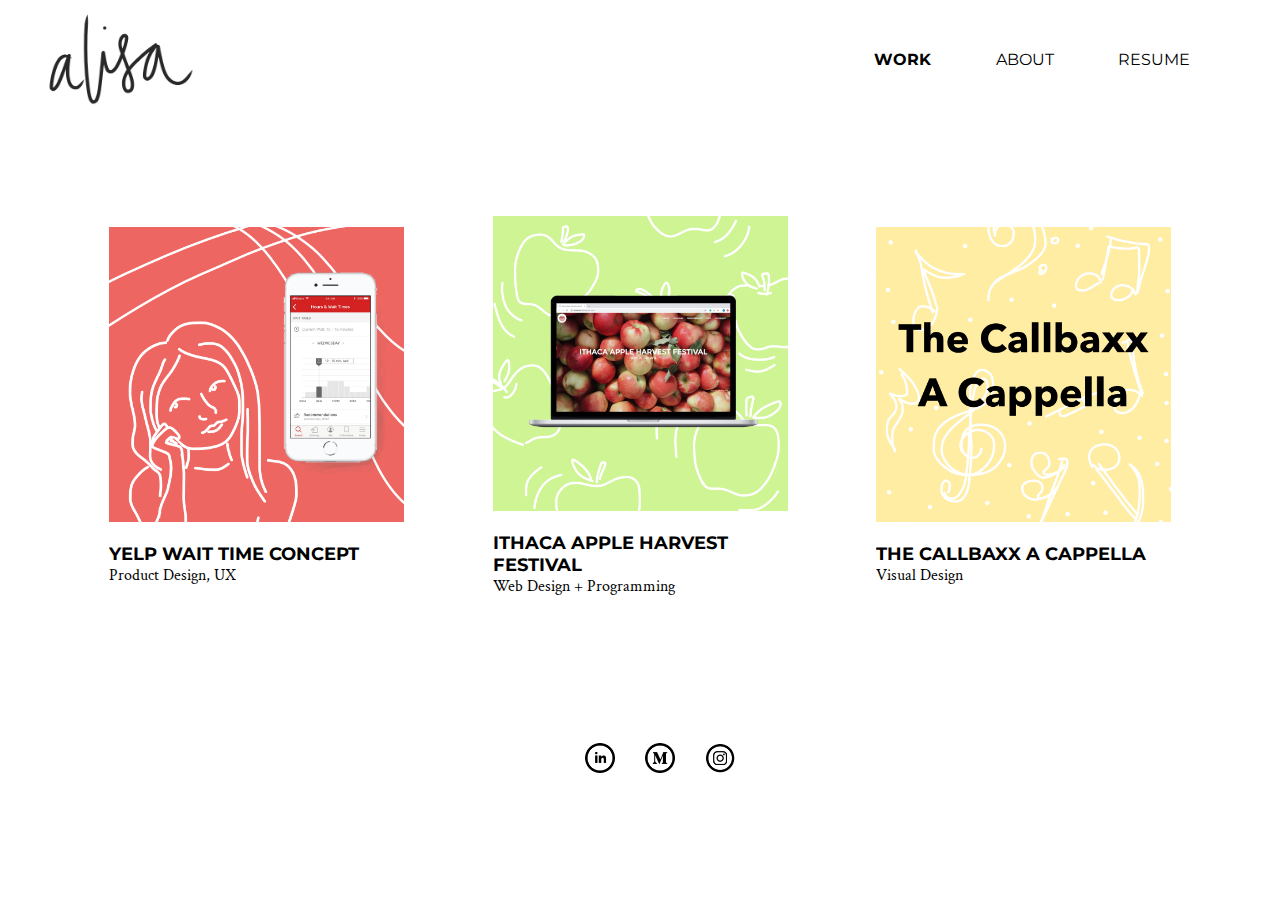
==== index.html @ ca8f8297 "footer" ====
<!DOCTYPE html>
<html lang="en">
<head>  
    <meta charset='UTF-8'/>
    <meta name='viewport' content='width=device-width, initial-scale=1'/>

    <title>Alisa Wong</title>
    <link rel="icon" href="../images/icon.png">

    <link rel='stylesheet' type='text/css' href='../styles/styles.css' media='all'/>
    <link rel='stylesheet' type='text/css' href='../styles/mobile.css' media='all'/>
</head>
<body>

    <nav>
        <div id='nav'>
            <div><li><a href='../index'><img src='../images/signature.PNG'></a></div>
            <div>
                <ul>
                    <li class='current'><a href='../index'>Work</a>
                    <li><a href='../about'>About</a>
                    <li><a href='media/AlisaWong_Resume.pdf' target='_blank'>Resume</a>
                </ul>
            </div>
        </div>
    </nav>

    <div class='body home'>
        <div class='box'>
            <div class='imgBox'>
            <a href='https://medium.com/@aw695/yelp-concept-designing-for-hangry-yelpers-23602a1fb670' target='_blank'><img src='images/Yelp.png'></a>
            </div>
            <h2>Yelp Wait Time Concept</h2>
            <p>Product Design, UX</p>
        </div>

        <div class='box'>
            <a href='https://github.com/alisa-wong/applefest' target='_blank'><img src='images/apple.png'></a>
            <h2>Ithaca Apple Harvest Festival</h2>
            <p>Web Design + Programming</p>
        </div>

        <div class='box'>
            <a href='work/callbaxx'><img src='images/callbaxx.png'></a>
            <h2>The Callbaxx A Cappella</h2>
            <p>Visual Design</p>
        </div>
    </div>

</body>
<footer>
    <a href='https://www.linkedin.com/in/alisa-wong-278019158/' target='_blank'>
        <div class='mediaIcon'>
            <img class='hover' src='../images/linkedin2.png'>
            <img class='top' src='../images/linkedin.png'>
        </div>
    </a>
    <a href='https://medium.com/@aw695' target='_blank'>
        <div class='mediaIcon'>
            <img class='hover' src='../images/medium2.png'>
            <img class='top' src='../images/medium.png'>
        </div>
    </a>
    <a href='https://www.instagram.com/alisssaaaaaa/' target='_blank'>
        <div class='mediaIcon'>
            <img class='hover' src='../images/instagram2.png'>
            <img class='top' src='../images/instagram.png'>
        </div>
    </a>
</footer>
</html>
---- styles/styles.css ----
@import url('https://fonts.googleapis.com/css?family=Montserrat:semi-bold,light|Crimson+Text');

body {
    font-family: 'Crimson Text', serif;
    margin: 0px;
}

p {
    font-size: 18px;
}

h1 {
    font-family: Montserrat;
    font-weight: normal;
    font-size: 42px;
    margin-bottom: 50px;
}

/** Navigation Styling */
#nav {
    display: flex;
    flex-direction: row;
    justify-content: space-between;
}

#nav ul {
    margin-top: 50px;
    margin-right: 30px;
}

#nav li {
    list-style-type: none;
    display: inline;
    margin-right: 60px;
    text-transform: uppercase;
    font-family: Montserrat, serif;
}

nav a:link, nav a:visited {
    color: black;
    text-decoration: none;
}

nav img {
    height: 100px;
    margin-top: 10px;
}

.current {
    font-weight: bold;
}

nav a:hover {
    font-weight: bold;
    color: #FDE372;
}

/** Home Styling */
.home {
    margin: 100px 50px;
    display: flex;
    flex-direction: row;
    flex-wrap: wrap;
    justify-content: space-evenly;
}

h2 {
    font-family: Montserrat, sans-serif;
    text-transform: uppercase;
    font-size: 18px;
    margin-bottom: 0px;
}

.home p {
    margin-top: 0px;
    font-size: 16px;
}

.box {
    width: 25%;
    overflow: hidden;
    margin: auto 30px;
}

.box img {
    max-width: 100%;
    -moz-transition: all 0.3s;
    -webkit-transition: all 0.3s;
    transition: all 0.3s;
}

.box:hover img {
    -moz-transform: scale(1.1);
    -webkit-transform: scale(1.1);
    transform: scale(1.1);
}

/** Work Pages */
#backButton {
    width: 75px;
    position: fixed;
    left: 50px;
    top: 210px;
}

.project {
    margin: 100px 200px;
}

.photos {
    display: flex;
    flex-direction: row;
    justify-content: center;
    margin-top: 75px;
    margin-bottom: 30px;
}

.photos img {
    height: 200px;
    margin: auto 10px;
}

.caption {
    color: #CDCDCD;
    display: flex;
    justify-content: space-evenly;
}

/** About Styling */
.about {
    margin: 100px 50px;
    display: flex;
}

#aboutImg {
    width: 45%;
    margin-right: 50px;
}

#aboutImg img {
    width: 100%;
    margin: 0px;
}

.about h1 {
    margin: 0px;
}


/** Footer Styling */
footer {
    display: flex;
    justify-content: center;
}

.mediaIcon {
    position: relative;
    margin: 30px;
}

.mediaIcon img {
    position: absolute;
    margin-bottom: 50px;
}

footer img {
    margin: auto 5px;
    -webkit-transition: opacity 0.2s ease-in-out;
    -moz-transition: opacity 0.2s ease-in-out;
    -o-transition: opacity 0.2s ease-in-out;
    transition: opacity 0.2s ease-in-out;
    width: 30px;
}

.top:hover {
    opacity: 0;
}
---- styles/mobile.css ----
@media (max-width: 850px) {

    .body {
        flex-direction: column;
    }

    .box {
        width: 75%;
        margin: auto;
        margin-top: 50px;
    }

    h2 {
        margin-top: 30px;
        font-size: 26px;
    }

    p {
        font-size: 18px;
    }
}
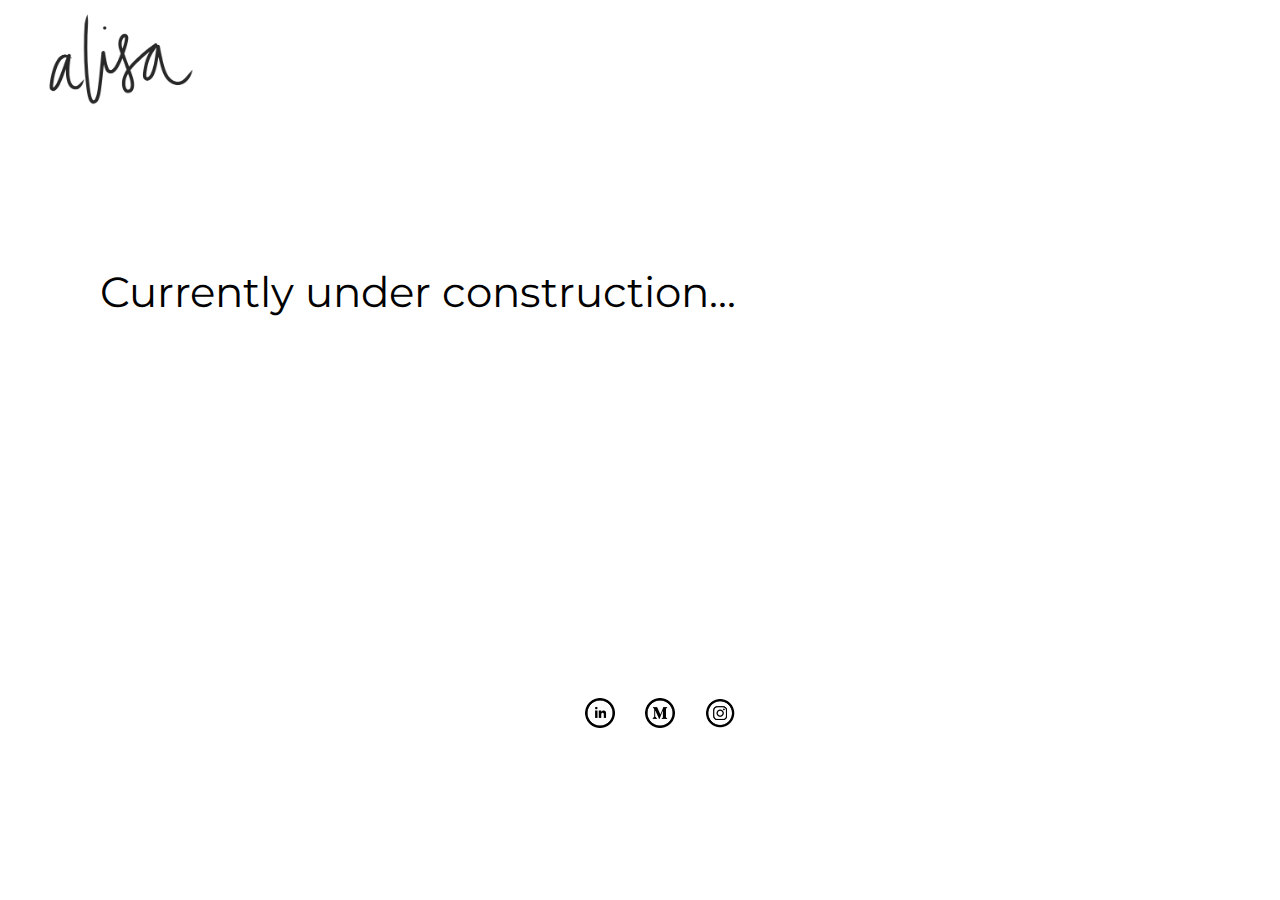
==== commit b9e22d23: "construction" ====
--- a/index.html
+++ b/index.html
@@ -5,67 +5,71 @@
     <meta name='viewport' content='width=device-width, initial-scale=1'/>
 
     <title>Alisa Wong</title>
-    <link rel="icon" href="../images/icon.png">
+    <link rel="icon" href="./images/icon.png">
 
-    <link rel='stylesheet' type='text/css' href='../styles/styles.css' media='all'/>
-    <link rel='stylesheet' type='text/css' href='../styles/mobile.css' media='all'/>
+    <link rel='stylesheet' type='text/css' href='./styles/styles.css' media='all'/>
+    <link rel='stylesheet' type='text/css' href='./styles/mobile.css' media='all'/>
 </head>
 <body>
 
     <nav>
         <div id='nav'>
-            <div><li><a href='../index'><img src='../images/signature.PNG'></a></div>
-            <div>
+            <div><a href='../index'><img src='./images/signature.PNG' alt='Alisa'></a></div>
+            <!-- <div>
                 <ul>
                     <li class='current'><a href='../index'>Work</a>
                     <li><a href='../about'>About</a>
-                    <li><a href='media/AlisaWong_Resume.pdf' target='_blank'>Resume</a>
+                    <li><a href='media/AlisaWong_CSResume2019.pdf' target='_blank'>Resume</a>
                 </ul>
-            </div>
+            </div> -->
         </div>
     </nav>
 
-    <div class='body home'>
+    <div id='temp'>
+        <h1>Currently under construction...</h1>
+    </div>
+
+    <!-- <div class='body home'>
         <div class='box'>
             <div class='imgBox'>
-            <a href='https://medium.com/@aw695/yelp-concept-designing-for-hangry-yelpers-23602a1fb670' target='_blank'><img src='images/Yelp.png'></a>
+            <a href='https://medium.com/@aw695/yelp-concept-designing-for-hangry-yelpers-23602a1fb670' target='_blank'><img src='images/Yelp.png' alt='Yelp Case Study'></a>
             </div>
             <h2>Yelp Wait Time Concept</h2>
             <p>Product Design, UX</p>
         </div>
 
         <div class='box'>
-            <a href='https://github.com/alisa-wong/applefest' target='_blank'><img src='images/apple.png'></a>
+            <a href='work/applefest'><img src='images/apple.png' alt="Ithaca Apple Festival"></a>
             <h2>Ithaca Apple Harvest Festival</h2>
             <p>Web Design + Programming</p>
         </div>
 
         <div class='box'>
-            <a href='work/callbaxx'><img src='images/callbaxx.png'></a>
+            <a href='work/callbaxx'><img src='images/callbaxx.png' alt='Callbaxx A Cappella'></a>
             <h2>The Callbaxx A Cappella</h2>
             <p>Visual Design</p>
         </div>
-    </div>
+    </div> -->
 
+    <footer>
+        <a href='https://www.linkedin.com/in/alisa-wong-278019158/' target='_blank'>
+            <div class='mediaIcon'>
+                <img class='hover' src='./images/linkedin2.png' alt='LinkedIn'>
+                <img class='top' src='./images/linkedin.png' alt='LinkedIn'>
+            </div>
+        </a>
+        <a href='https://medium.com/@aw695' target='_blank'>
+            <div class='mediaIcon'>
+                <img class='hover' src='./images/medium2.png' alt='Medium'>
+                <img class='top' src='./images/medium.png' alt='Medium'>
+            </div>
+        </a>
+        <a href='https://www.instagram.com/alisssaaaaaa/' target='_blank'>
+            <div class='mediaIcon'>
+                <img class='hover' src='./images/instagram2.png' alt='Instagram'>
+                <img class='top' src='./images/instagram.png' alt='Instagram'>
+            </div>
+        </a>
+    </footer>
 </body>
-<footer>
-    <a href='https://www.linkedin.com/in/alisa-wong-278019158/' target='_blank'>
-        <div class='mediaIcon'>
-            <img class='hover' src='../images/linkedin2.png'>
-            <img class='top' src='../images/linkedin.png'>
-        </div>
-    </a>
-    <a href='https://medium.com/@aw695' target='_blank'>
-        <div class='mediaIcon'>
-            <img class='hover' src='../images/medium2.png'>
-            <img class='top' src='../images/medium.png'>
-        </div>
-    </a>
-    <a href='https://www.instagram.com/alisssaaaaaa/' target='_blank'>
-        <div class='mediaIcon'>
-            <img class='hover' src='../images/instagram2.png'>
-            <img class='top' src='../images/instagram.png'>
-        </div>
-    </a>
-</footer>
 </html>
--- a/styles/styles.css
+++ b/styles/styles.css
@@ -1,4 +1,12 @@
 @import url('https://fonts.googleapis.com/css?family=Montserrat:semi-bold,light|Crimson+Text');
+
+/** Reconstruction */
+
+div#temp {
+    margin: 150px 0px 350px 100px;
+}
+
+/** End */
 
 body {
     font-family: 'Crimson Text', serif;
@@ -14,6 +22,11 @@
     font-weight: normal;
     font-size: 42px;
     margin-bottom: 50px;
+}
+
+a:link, a:visited {
+    color: #FDE372;
+    text-decoration: none;
 }
 
 /** Navigation Styling */
@@ -126,29 +139,58 @@
     justify-content: space-evenly;
 }
 
+.construction {
+    margin: auto;
+    width: 615px;
+}
+
+h1.construction {
+    margin-top: 50px;
+}
+
+p.construction {
+    margin-top: 20px;
+    margin-bottom: 50px;
+}
+
+.construction a:link, .construction a:visited {
+    color: #FDE372;
+}
+
+.construction a:hover {
+    color: black;
+}
 /** About Styling */
 .about {
-    margin: 100px 50px;
-    display: flex;
+    margin: 100px 100px;
+}
+
+.aboutTop {
+    padding-top: 5px;
 }
 
 #aboutImg {
-    width: 45%;
     margin-right: 50px;
 }
 
 #aboutImg img {
-    width: 100%;
-    margin: 0px;
-}
-
-.about h1 {
-    margin: 0px;
-}
-
+    width: 60%;
+    margin: auto 30px 20px auto;
+    float: left;
+}
+
+.aboutTop h1 {
+    margin-top: 21%;
+    margin-bottom: 0px;
+}
+
+.about h2 {
+    margin: 0px 0px 20px 0px;
+}
 
 /** Footer Styling */
 footer {
+    width: 100%;
     display: flex;
     justify-content: center;
 }
--- a/styles/mobile.css
+++ b/styles/mobile.css
@@ -15,7 +15,7 @@
         font-size: 26px;
     }
 
-    p {
+    .home p {
         font-size: 18px;
     }
 }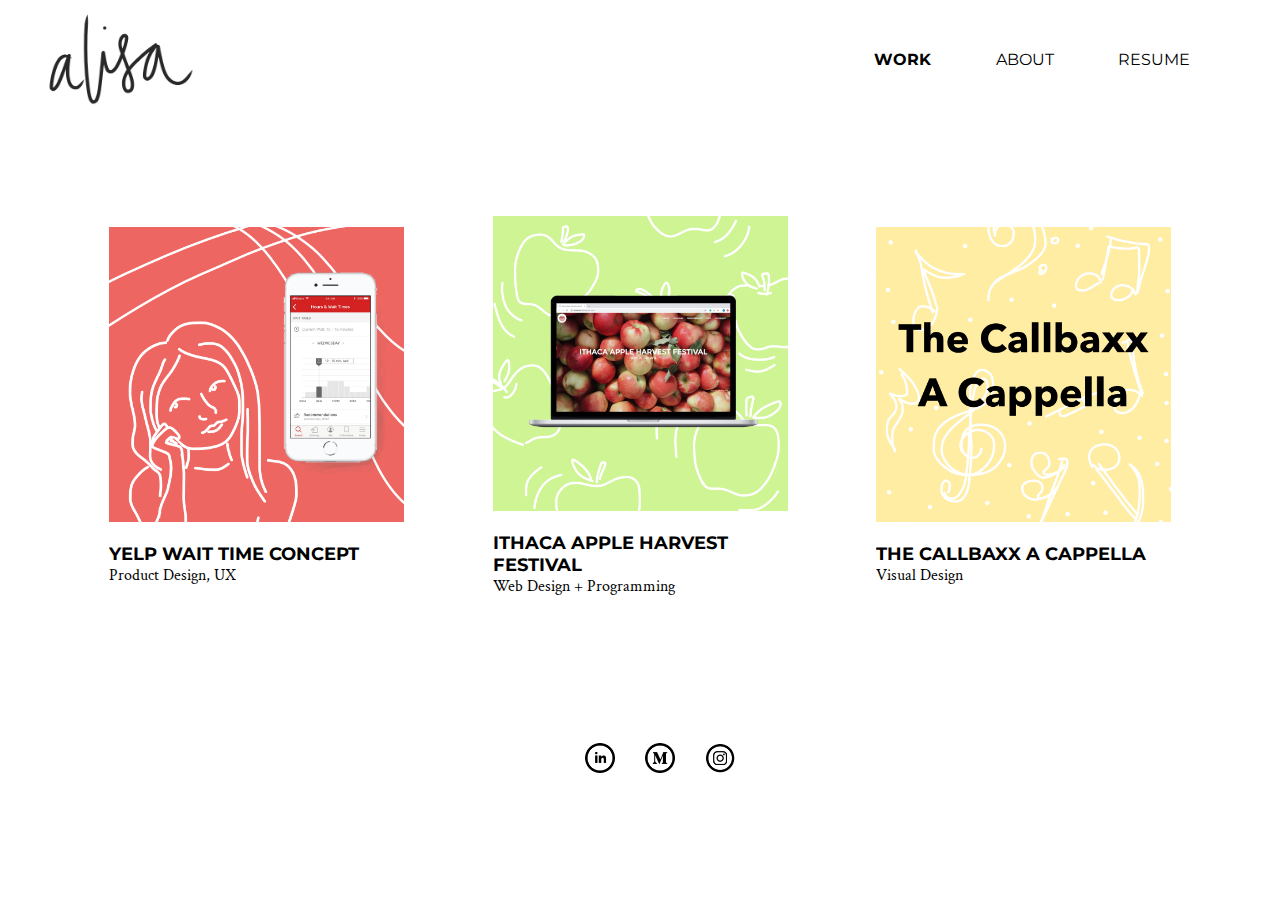
==== commit dc55169a: "update" ====
--- a/index.html
+++ b/index.html
@@ -15,21 +15,21 @@
     <nav>
         <div id='nav'>
             <div><a href='../index'><img src='./images/signature.PNG' alt='Alisa'></a></div>
-            <!-- <div>
+            <div>
                 <ul>
                     <li class='current'><a href='../index'>Work</a>
                     <li><a href='../about'>About</a>
                     <li><a href='media/AlisaWong_CSResume2019.pdf' target='_blank'>Resume</a>
                 </ul>
-            </div> -->
+            </div>
         </div>
     </nav>
 
-    <div id='temp'>
+    <!-- <div id='temp'>
         <h1>Currently under construction...</h1>
-    </div>
+    </div> -->
 
-    <!-- <div class='body home'>
+    <div class='body home'>
         <div class='box'>
             <div class='imgBox'>
             <a href='https://medium.com/@aw695/yelp-concept-designing-for-hangry-yelpers-23602a1fb670' target='_blank'><img src='images/Yelp.png' alt='Yelp Case Study'></a>
@@ -49,7 +49,7 @@
             <h2>The Callbaxx A Cappella</h2>
             <p>Visual Design</p>
         </div>
-    </div> -->
+    </div>
 
     <footer>
         <a href='https://www.linkedin.com/in/alisa-wong-278019158/' target='_blank'>
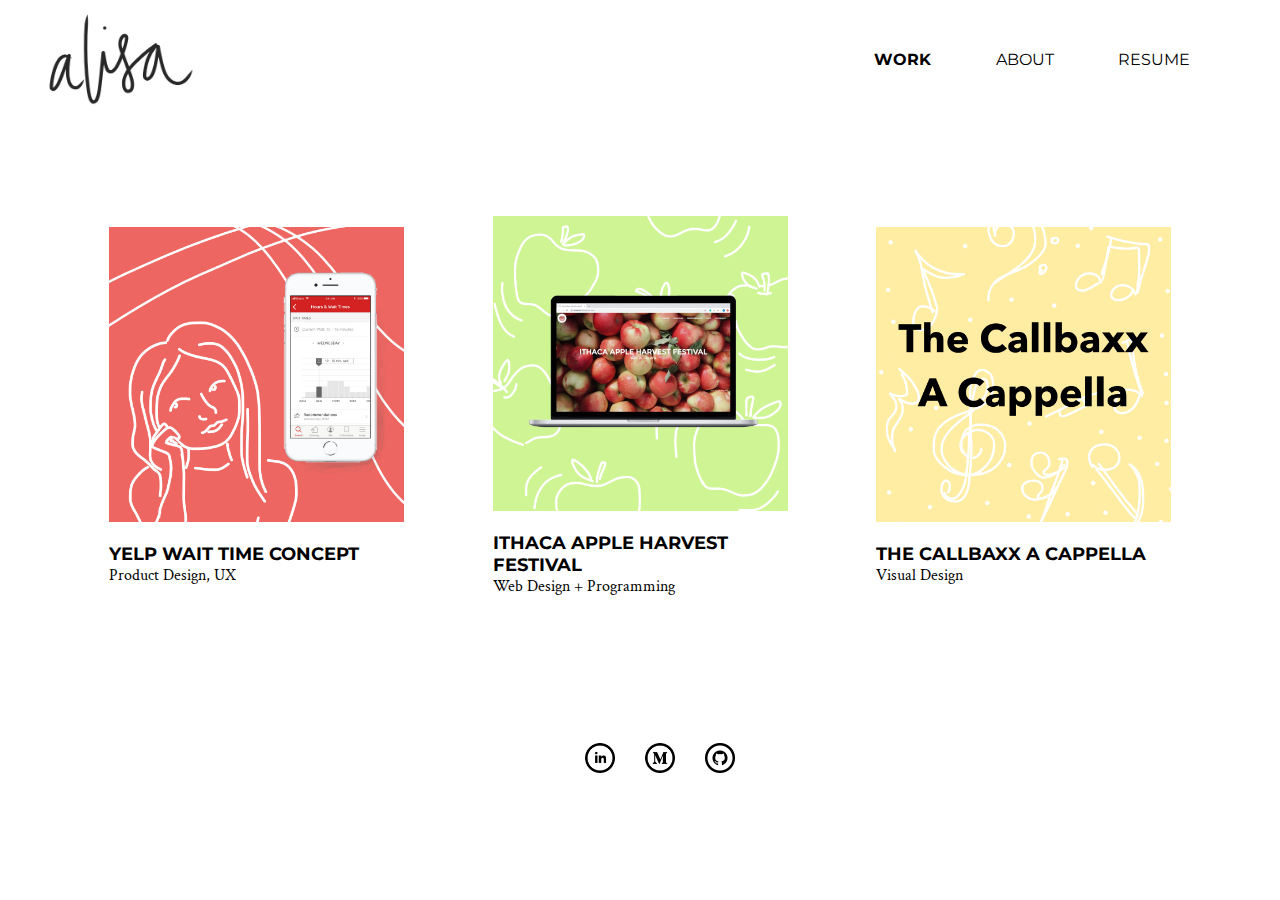
==== commit 54652e13: "fix nav, update resume, add github in footer" ====
--- a/index.html
+++ b/index.html
@@ -14,12 +14,12 @@
 
     <nav>
         <div id='nav'>
-            <div><a href='../index'><img src='./images/signature.PNG' alt='Alisa'></a></div>
+            <div><a href='/index.html'><img src='./images/signature.PNG' alt='Alisa'></a></div>
             <div>
                 <ul>
-                    <li class='current'><a href='../index'>Work</a>
-                    <li><a href='../about'>About</a>
-                    <li><a href='media/AlisaWong_CSResume2019.pdf' target='_blank'>Resume</a>
+                    <li class='current'><a href='/index.html'>Work</a>
+                    <li><a href='/about.html'>About</a>
+                    <li><a href='/media/SWE2021.pdf' target='_blank'>Resume</a>
                 </ul>
             </div>
         </div>
@@ -39,13 +39,13 @@
         </div>
 
         <div class='box'>
-            <a href='work/applefest'><img src='images/apple.png' alt="Ithaca Apple Festival"></a>
+            <a href='work/applefest.html'><img src='images/apple.png' alt="Ithaca Apple Festival"></a>
             <h2>Ithaca Apple Harvest Festival</h2>
             <p>Web Design + Programming</p>
         </div>
 
         <div class='box'>
-            <a href='work/callbaxx'><img src='images/callbaxx.png' alt='Callbaxx A Cappella'></a>
+            <a href='work/callbaxx.html'><img src='images/callbaxx.png' alt='Callbaxx A Cappella'></a>
             <h2>The Callbaxx A Cappella</h2>
             <p>Visual Design</p>
         </div>
@@ -64,10 +64,10 @@
                 <img class='top' src='./images/medium.png' alt='Medium'>
             </div>
         </a>
-        <a href='https://www.instagram.com/alisssaaaaaa/' target='_blank'>
+        <a href='https://github.com/alisa-wong' target='_blank'>
             <div class='mediaIcon'>
-                <img class='hover' src='./images/instagram2.png' alt='Instagram'>
-                <img class='top' src='./images/instagram.png' alt='Instagram'>
+                <img class='hover' src='../images/github2.png' alt='Github'>
+                <img class='top' src='../images/github.png' alt='Github'>
             </div>
         </a>
     </footer>
--- a/styles/styles.css
+++ b/styles/styles.css
@@ -140,17 +140,13 @@
 }
 
 .construction {
-    margin: auto;
+    margin-top: 100px;
+    margin-left: 200px;
     width: 615px;
 }
 
-h1.construction {
-    margin-top: 50px;
-}
-
-p.construction {
-    margin-top: 20px;
-    margin-bottom: 50px;
+.construction h1 {
+    margin-bottom: 10px;
 }
 
 .construction a:link, .construction a:visited {
